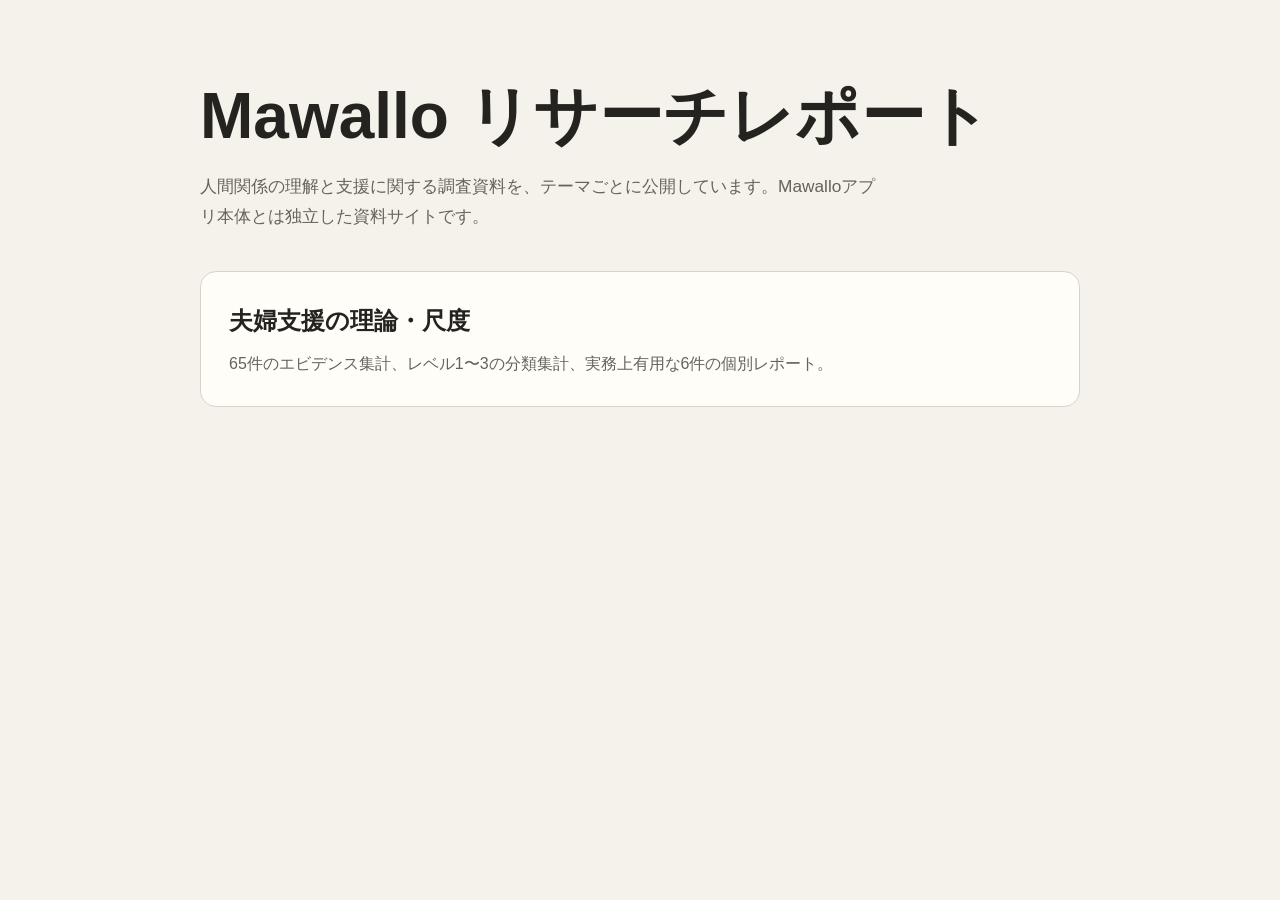
==== docs/index.html @ 1121c098 "Publish typology research reports" ====
<!doctype html>
<html lang="ja">
<head>
  <meta charset="utf-8">
  <meta name="viewport" content="width=device-width, initial-scale=1">
  <title>Mawallo リサーチレポート</title>
  <style>
    :root { color-scheme: light dark; --bg:#f5f2eb; --paper:#fffdf8; --ink:#24231f; --muted:#66635b; --line:#d9d3c7; --accent:#245c4b; }
    * { box-sizing:border-box; }
    body { margin:0; background:var(--bg); color:var(--ink); font-family:-apple-system,BlinkMacSystemFont,"Hiragino Sans","Yu Gothic",sans-serif; line-height:1.75; }
    main { width:min(880px,calc(100% - 32px)); margin:0 auto; padding:80px 0; }
    h1 { margin:0; font-size:clamp(2rem,6vw,4rem); line-height:1.15; }
    .lede { max-width:680px; color:var(--muted); font-size:1.08rem; }
    .card { display:block; margin-top:40px; padding:28px; border:1px solid var(--line); border-radius:16px; background:var(--paper); color:inherit; text-decoration:none; }
    .card:hover { border-color:var(--accent); }
    .card h2 { margin:0 0 8px; }
    .card p { margin:0; color:var(--muted); }
    @media (prefers-color-scheme:dark) { :root { --bg:#171914; --paper:#20231d; --ink:#f1efe7; --muted:#b2afa5; --line:#3d4038; --accent:#8ac6ad; } }
  </style>
</head>
<body>
  <main>
    <h1>Mawallo リサーチレポート</h1>
    <p class="lede">人間関係の理解と支援に関する調査資料を、テーマごとに公開しています。Mawalloアプリ本体とは独立した資料サイトです。</p>
    <a class="card" href="typologies/">
      <h2>夫婦支援の理論・尺度</h2>
      <p>65件のエビデンス集計、レベル1〜3の分類集計、実務上有用な6件の個別レポート。</p>
    </a>
  </main>
</body>
</html>
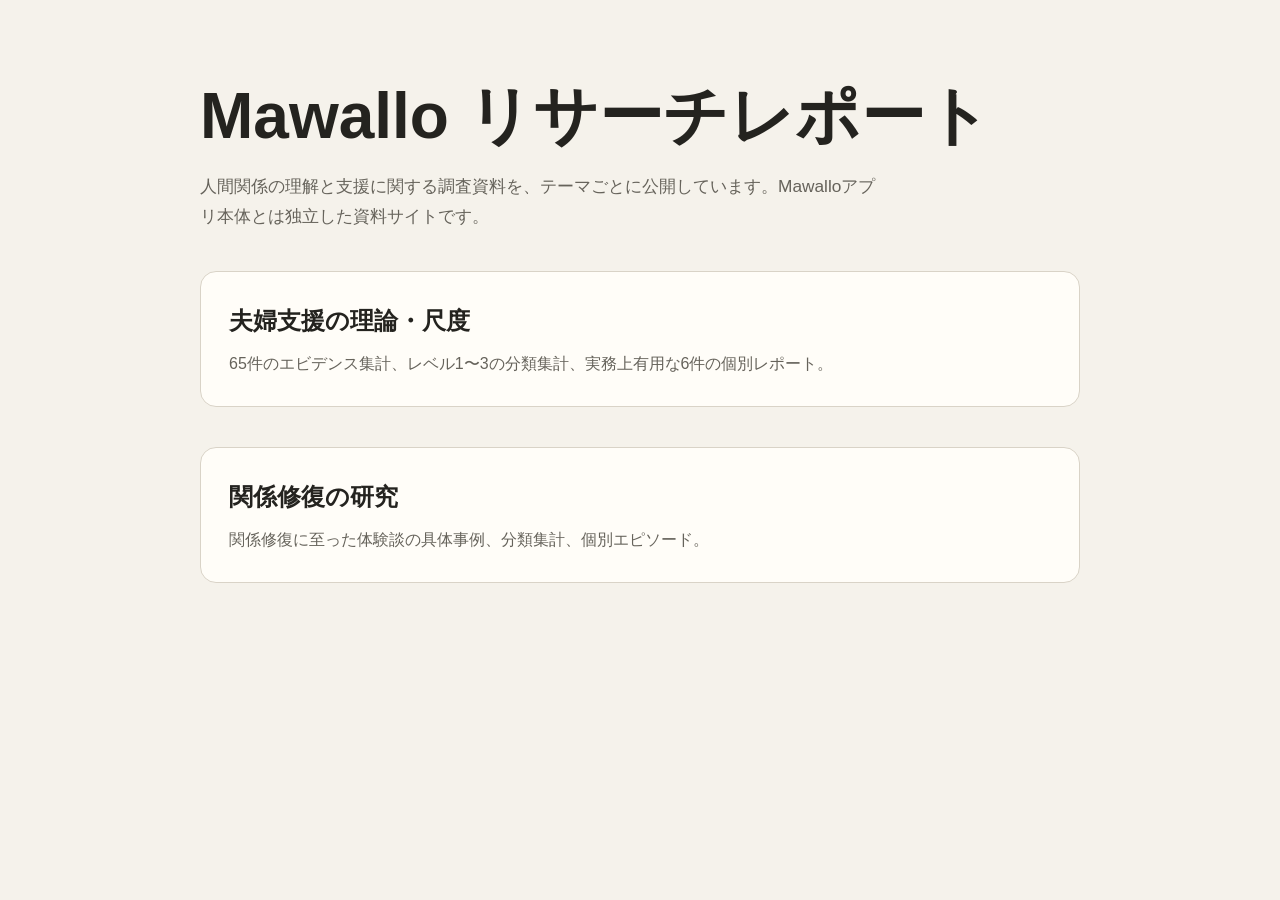
==== commit 5dd7ec26: "Link typology and repair research collections" ====
--- a/docs/index.html
+++ b/docs/index.html
@@ -26,6 +26,10 @@
       <h2>夫婦支援の理論・尺度</h2>
       <p>65件のエビデンス集計、レベル1〜3の分類集計、実務上有用な6件の個別レポート。</p>
     </a>
+    <a class="card" href="repair/">
+      <h2>関係修復の研究</h2>
+      <p>関係修復に至った体験談の具体事例、分類集計、個別エピソード。</p>
+    </a>
   </main>
 </body>
 </html>
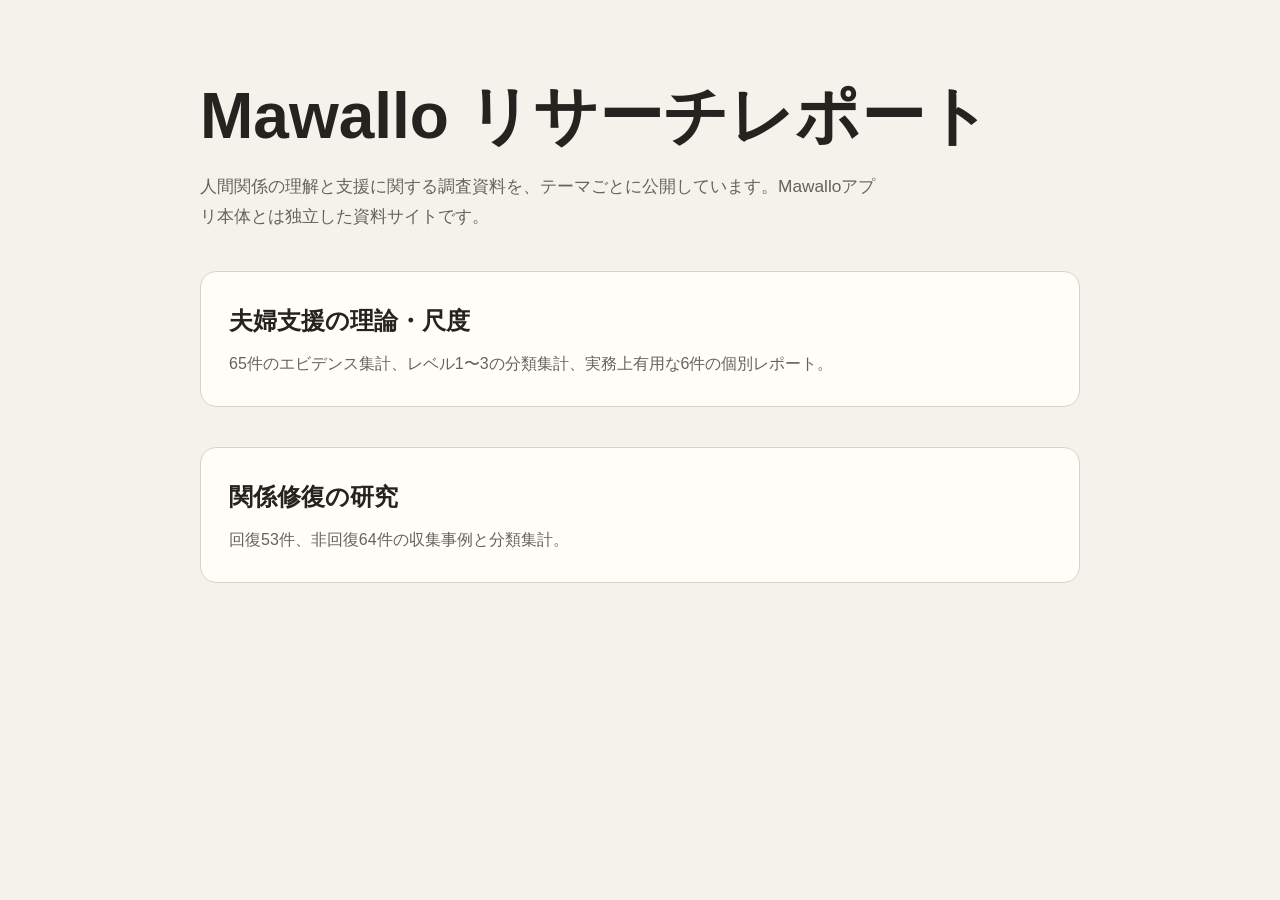
==== commit de410dc7: "Simplify repair report navigation and wording" ====
--- a/docs/index.html
+++ b/docs/index.html
@@ -28,7 +28,7 @@
     </a>
     <a class="card" href="repair/">
       <h2>関係修復の研究</h2>
-      <p>関係修復に至った体験談の具体事例、分類集計、個別エピソード。</p>
+      <p>回復53件、非回復64件の収集事例と分類集計。</p>
     </a>
   </main>
 </body>
